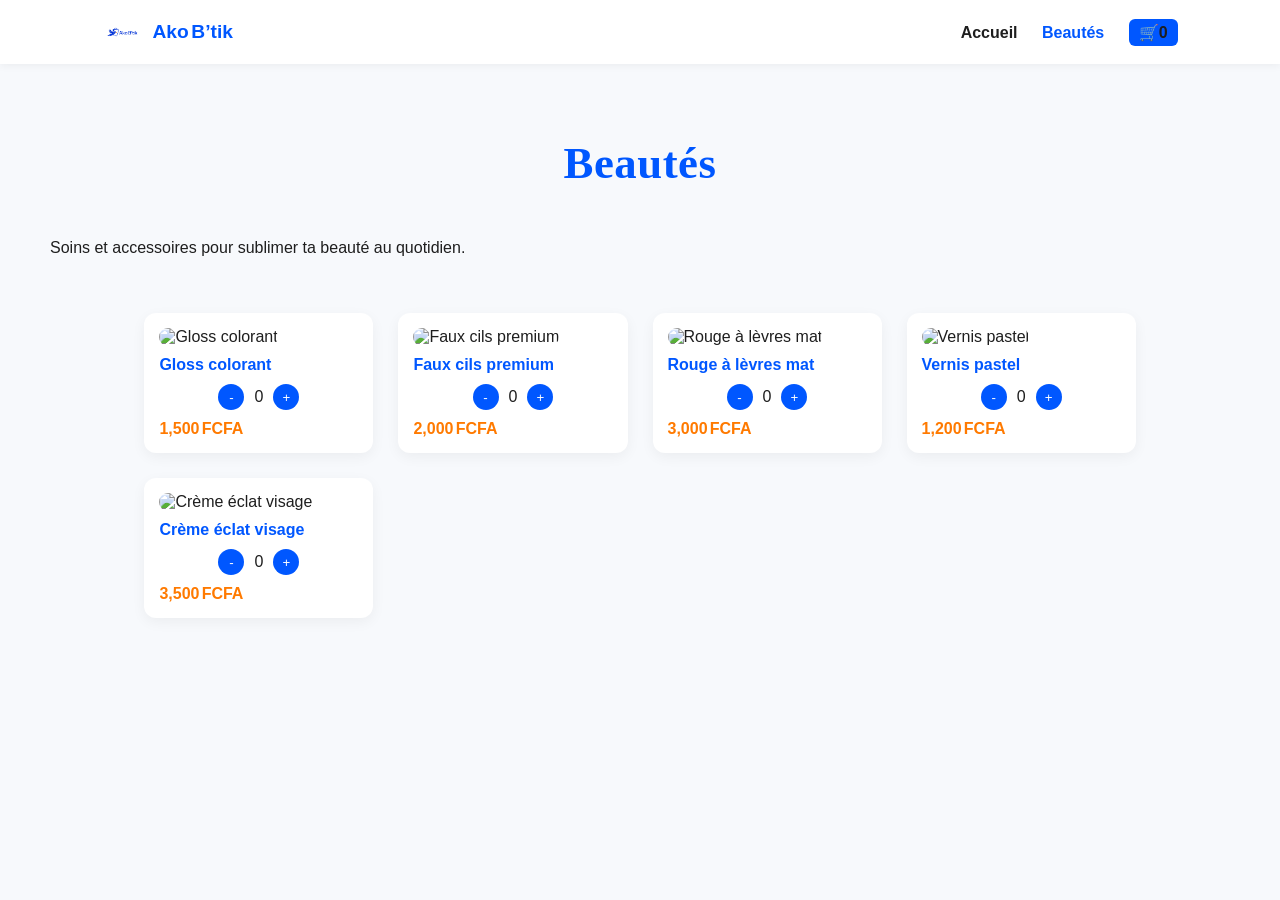
==== beaute.html @ 643238e8 "premier commit" ====
<!DOCTYPE html>
<html lang="fr">

<head>
    <meta charset="UTF-8">
    <meta name="viewport" content="width=device-width, initial-scale=1.0">
    <title>Beautés | Ako B’tik</title>
    <link rel="stylesheet" href="style.css">
    <link rel="stylesheet" href="design-guide.css">
</head>

<body>

    <!-- NAVIGATION -->
    <header class="navbar">
        <div class="navbar-container">
            <div class="logo">
                <img src="images/Ako-Btik-Profile-2.png" alt="Ako B’tik">
                <span class="brand-name">Ako B’tik</span>
            </div>

            <nav class="nav-links">
                <a href="index.html">Accueil</a>
                <a href="#" class="active">Beautés</a>
                <a href="#" id="openCart" class="cart-link">🛒<span id="cartCount">0</span></a>
            </nav>
        </div>
    </header>

    <!-- CONTENU PRINCIPAL -->
    <section class="category-page fade-in">
        <h2>Beautés</h2>
        <p class="category-subtitle">Soins et accessoires pour sublimer ta beauté au quotidien.</p>

        <div class="product-grid" id="productList"></div>
    </section>

    <!-- PANIER LATÉRAL -->
    <div id="cartPanel" class="cart-panel hidden">
        <div class="cart-header">
            <h2>🛒 Votre panier</h2>
            <button id="closeCart">✖</button>
        </div>
        <div id="cartItems"></div>
        <div id="cartSummary"></div>
    </div>

    <script src="script.js"></script>
    <script>
        const products = [
            { id: "BT1", nom: "Gloss colorant", prix: 1500, image: "img/beaute-gloss.jpg", categorie: "Beautés" },
            { id: "BT2", nom: "Faux cils premium", prix: 2000, image: "img/beaute-cils.jpg", categorie: "Beautés" },
            { id: "BT3", nom: "Rouge à lèvres mat", prix: 3000, image: "img/beaute-rouge.jpg", categorie: "Beautés" },
            { id: "BT4", nom: "Vernis pastel", prix: 1200, image: "img/beaute-vernis.jpg", categorie: "Beautés" },
            { id: "BT5", nom: "Crème éclat visage", prix: 3500, image: "img/beaute-creme.jpg", categorie: "Beautés" }
        ];

        loadCategory(products);
    </script>

</body>

</html>
---- style.css ----
@import url('[fonts.googleapis.com](https://fonts.googleapis.com/css2?family=Poppins:wght@400;600;700&family=Dancing+Script:wght@600&display=swap)');

:root {
    /* --rose-clair: #fce8f0;
    --rose-doré: #f5c6c8;
    --or-luxe: #d4af37;
    --blanc-cassé: #fdfcfb;
    --gris-foncé: #333;
    --gris-clair: #aaa; */
    --transition: 0.3s ease-in-out;
}

/* GLOBAL */
body {
    margin: 0;
    font-family: 'Poppins', sans-serif;
    background-color: var(--gris-clair);
    color: var(--texte-primaire);
    margin-top: 80px;
    scroll-behavior: smooth;
}

.section {
    padding: 80px 8%;
    text-align: center;
}

.fade-in {
    animation: fadeInUp 0.8s ease both;
}

/* NAVBAR */
.navbar {
    position: fixed;
    top: 0;
    left: 0;
    right: 0;
    background: white;
    box-shadow: 0 2px 8px rgba(0, 0, 0, 0.05);
    z-index: 100;
}

.navbar-container {
    display: flex;
    justify-content: space-between;
    align-items: center;
    padding: 12px 8%;
}

.logo {
    display: flex;
    align-items: center;
    gap: 10px;
}

.logo img {
    height: 40px;
}

.brand-name {
    font-weight: 700;
    color: var(--bleu-vif);
    font-size: 1.2em;
}

.nav-links a {
    margin-left: 20px;
    text-decoration: none;
    font-weight: 600;
    color: var(--texte-primaire);
    transition: .3s;
}

.nav-links a.active,
.nav-links a:hover {
    color: var(--bleu-vif);
}

.cart-link {
    background: var(--bleu-vif);
    color: white;
    border-radius: 6px;
    padding: 5px 10px;
}

/* ===============================
   SECTIONS
   =============================== */
section {
    padding: 20px 50px;
    max-width: 1200px;
    margin: 0 auto;
}

h2 {
    font-family: 'Playfair Display', serif;
    font-size: 2.8rem;
    margin-bottom: 50px;
    text-align: center;
    position: relative;
}

/* HERO */
.hero {
    /* background: var(--gradient-ako); */
    height: 100vh;
    background-image: url('/images/hero.png');
    background-size: cover;
    background-position: center;
    background-repeat: no-repeat;

    display: flex;
    align-items: center;
    justify-content: center;
    color: white;


    /* height: 85vh;
    color: white;
    display: flex;
    justify-content: center;
    align-items: center;
    text-align: center; */
}

.hero::before {
    content: "";
    position: absolute;
    inset: 0;
    background: rgba(0, 0, 0, 0.3);
    /* overlay pour lisibilité */
}

.hero-title {
    font-size: 5em;
    color: white;
    margin-bottom: 0.3em;
}

.hero-slogan {
    font-family: 'Dancing Script', cursive;
    font-size: 3em;
    margin-bottom: 1em;
}

/* CATÉGORIES */
.category-grid {
    display: grid;
    grid-template-columns: repeat(auto-fit, minmax(260px, 1fr));
    gap: 30px;
    margin-top: 40px;
}

.category-card {
    position: relative;
    overflow: hidden;
    border-radius: 12px;
    cursor: pointer;
    box-shadow: 0 4px 14px rgba(0, 0, 0, .08);
    transition: transform .4s ease;
}

.category-card img {
    width: 100%;
    height: 230px;
    object-fit: cover;
}

.category-card:hover {
    transform: scale(1.05);
}

.category-overlay {
    position: absolute;
    inset: 0;
    background: rgba(0, 87, 255, 0.45);
    display: flex;
    align-items: center;
    justify-content: center;
    color: white;
    font-size: 1.4em;
    font-weight: 700;
    opacity: 0;
    transition: .4s ease;
}

.category-card:hover .category-overlay {
    opacity: 1;
}

/* PRODUITS */
.product-grid {
    display: grid;
    grid-template-columns: repeat(auto-fit, minmax(220px, 1fr));
    gap: 25px;
    padding: 40px 8%;
}

.product-card {
    background: white;
    border-radius: 12px;
    padding: 15px;
    box-shadow: 0 4px 14px rgba(0, 0, 0, .05);
    transition: transform .3s ease;
}

.product-card:hover {
    transform: translateY(-5px);
}

.product-card img {
    width: 100%;
    height: 180px;
    object-fit: cover;
    border-radius: 10px;
}

.product-card h4 {
    color: var(--bleu-vif);
    margin: 10px 0 0;
}

.qty-control {
    display: flex;
    justify-content: center;
    align-items: center;
    gap: 10px;
    margin: 10px 0;
}

.qty-control button {
    background: var(--bleu-vif);
    color: white;
    border: none;
    border-radius: 50%;
    width: 26px;
    height: 26px;
    cursor: pointer;
}

.price {
    color: var(--orange-accent);
    font-weight: 700;
}

/* ===============================
   À PROPOS
   =============================== */
.about-card {
    background-color: rgba(0, 85, 255, 0.103);
    max-width: 900px;
    margin: 0 auto;
    padding: 5px 10px;
    border-radius: 25px;
    box-shadow: 0 12px 35px rgba(0, 0, 0, 0.1);
    text-align: center;
    font-size: 1.3rem;
    font-weight: 400;
    line-height: 1;
    transition: transform var(--transition), box-shadow var(--transition);
}

.about-card:hover {
    transform: translateY(-5px);
    box-shadow: 0 18px 45px rgba(0, 0, 0, 0.15);
}

/* ================================================= */
/* CONTACT */


.contact-container {
    display: grid;
    grid-template-columns: repeat(4, 1fr);
    gap: 25px;
    max-width: 900px;
    margin: auto;
}

.contact-item {
    background-color: rgba(128, 128, 128, 0.116);
    padding: 30px 25px;
    border-radius: 25px;
    text-align: center;
    box-shadow: 0 8px 25px rgba(0, 0, 0, 0.12);
    transition: transform var(--transition), box-shadow var(--transition);
    width: 220px;
    position: relative;
}

.contact-item:hover {
    transform: translateY(-7px);
    box-shadow: rgba(0, 87, 255, 0.45);
}

.contact-item p {
    margin-top: 8px;
    font-size: 1rem;
    color: black
}

.contact-icon {
    font-size: 2.2rem;
    color: rgba(0, 87, 255, 0.45);
    margin-bottom: 12px;
    transition: color var(--transition), transform var(--transition);
}

.contact-item:hover .contact-icon {
    color: rgba(0, 87, 255, 0.45);
    transform: scale(1.2);
}

.contact-item:hover {
    background: rgba(0, 87, 255, 0.45);
    transform: translateY(-4px) scale(1.03);
}

/* ===============================
   FOOTER
   =============================== */
footer {
    background-color: rgba(0, 85, 255, 0.103);
    color: rgb(8, 8, 8);
    padding: 50px 20px;
    text-align: center;
}

.footer-container {
    max-width: 1200px;
    margin: 0 auto;
}

.footer-social {
    margin-top: 20px;
}

.footer-social a {
    color: var(--or-luxe);
    margin: 0 12px;
    font-size: 1.6rem;
    transition: color var(--transition), transform var(--transition);
}

.footer-social a:hover {
    color: var(--rose-doré);
    transform: scale(1.2);
}



/* ===== PANNEAU PANIER PREMIUM ===== */

/* ===== HEADER DU PANIER — VERSION ALIGNÉE ET COMPACTE ===== */

.cart-header {
    position: relative;
    background: linear-gradient(135deg, #0057FF 0%, #2D8CFF 100%);
    height: 95px;
    /* ← hauteur corrigée */
    border-radius: 12px 0 0 0;

    display: flex;
    flex-direction: column;
    /* empile icône + texte */
    align-items: center;
    justify-content: center;
    /* centre verticalement */

    padding-top: 10px;
    padding-bottom: 10px;

    box-shadow: 0 4px 12px rgba(0, 0, 0, 0.12);
}

/* Icône + texte */
.cart-header-content {
    display: flex;
    flex-direction: column;
    align-items: center;
    margin-top: 5px;
    /* ajustement fin */
}

.cart-header-icon {
    width: 38px;
    /* taille adaptée */
    height: 38px;
    margin-bottom: 6px;
    /* espace avec le texte */
    opacity: 0.95;
}

.cart-header-title {
    margin: 0;
    padding: 0;
    color: white;
    font-size: 1.15em;
    /* meilleure taille */
    font-weight: 600;
    letter-spacing: 0.4px;
}

/* Bouton fermer repositionné */
.cart-close-btn {
    position: absolute;
    top: 12px;
    /* ← ALIGNÉ avec l'icône */
    right: 15px;

    background: rgba(255, 255, 255, 0.25);
    border: none;
    color: white;
    font-size: 16px;

    width: 30px;
    height: 30px;
    border-radius: 50%;

    display: flex;
    justify-content: center;
    align-items: center;

    cursor: pointer;
    transition: 0.2s ease;
}

.cart-close-btn:hover {
    background: rgba(255, 255, 255, 0.45);
    transform: scale(1.12);
}


/* Le panneau lui-même */
.cart-panel {
    position: fixed;
    top: 0;
    right: -420px;
    width: 380px;
    height: 100vh;
    background: #fff;
    border-left: 4px solid var(--bleu-vif);
    box-shadow: -6px 0 20px rgba(0, 0, 0, 0.15);
    transition: right 0.45s cubic-bezier(0.25, 1, 0.5, 1);
    display: flex;
    flex-direction: column;
    overflow-y: auto;
    z-index: 2000;
    border-radius: 12px 0 0 12px;
}

.cart-panel.visible {
    right: 0;
}

@keyframes slideDown {
    from {
        transform: translateY(-20px);
        opacity: 0;
    }

    to {
        transform: translateY(0);
        opacity: 1;
    }
}

/* Zone des articles */
#cartItems {
    flex: 1;
    padding: 20px;
    background: var(--gris-clair);
}

/* Catégories */
#cartItems h3 {
    font-size: 1.1em;
    font-weight: 700;
    margin: 15px 0 8px;
    color: var(--bleu-vif);
}

/* Article du panier */
.cart-item {
    background: white;
    border-radius: 12px;
    box-shadow: 0 3px 10px rgba(0, 0, 0, 0.05);
    margin-bottom: 15px;
    padding: 12px;
    display: block;
    transition: 0.25s ease;
}

.cart-item:hover {
    transform: translateY(-3px);
}

/* Nom produit */
.cart-details h4 {
    margin: 0;
    font-size: 1em;
    font-weight: 600;
    color: #222;
}

/* Boutons + / - */
.mini-controls {
    display: flex;
    align-items: center;
    gap: 10px;
    margin: 6px 0;
}

.mini-controls button {
    background: var(--bleu-vif);
    color: white;
    border: none;
    border-radius: 50%;
    width: 28px;
    height: 28px;
    cursor: pointer;
    font-weight: bold;
    font-size: 15px;
    transition: 0.18s ease;
}

.mini-controls button:hover {
    background: #003dcc;
    transform: scale(1.07);
}

/* Sous-total */
.subtotal {
    color: var(--orange-accent);
    font-weight: 700;
    margin-top: 6px;
    font-size: 0.95em;
}

/* Pied du panier */
#cartSummary {
    padding: 20px;
    background: white;
    border-top: 1px solid #e5e5e5;
    box-shadow: 0 -2px 10px rgba(0, 0, 0, 0.05);
    border-radius: 0 0 0 12px;
}

#cartSummary p {
    margin: 8px 0;
    display: flex;
    justify-content: space-between;
    font-size: 0.95em;
}

#cartSummary strong {
    font-size: 1.1em;
    color: var(--bleu-vif);
}

/* Bouton commander premium */
.checkout {
    background: var(--gradient-ako);
    color: #fff;
    border: none;
    border-radius: 10px;
    margin-top: 18px;
    width: 100%;
    padding: 12px 0;
    font-size: 1.05em;
    font-weight: 600;
    cursor: pointer;
    transition: 0.25s ease;
    letter-spacing: 0.5px;
}

.checkout:hover {
    transform: translateY(-2px);
    filter: brightness(1.07);
}



/* CONTACT */
.socials img {
    width: 40px;
    margin: 10px;
    transition: .3s;
}

.socials img:hover {
    transform: scale(1.2);
}

@keyframes fadeInUp {
    from {
        opacity: 0;
        transform: translateY(40px);
    }

    to {
        opacity: 1;
        transform: translateY(0);
    }
}

/* ===========================
EFFET SIGNATURE
=========================== */

.signature {
    font-family: 'Playfair Display', serif;
    font-size: 3rem;
    color: #f7f6f3;
    letter-spacing: 2px;
    border: 1px solid;
    border-radius: 20px;
    padding: 10px 10px;
    background: #0a65f742;
    font: bold;
}

#typing-text {
    border-right: 2px solid #696866;
    animation: blink 1s infinite;
}

/* ============================================================
   RESPONSIVE DESIGN — Ako B'tik
   Optimisation téléphone & tablette
   ============================================================ */

/* --------------------------
   TABLETTES (<= 992px)
--------------------------- */
@media (max-width: 992px) {

    body {
        margin-top: 70px;
    }

    .navbar-container {
        padding: 10px 5%;
    }

    .nav-links a {
        margin-left: 12px;
        font-size: 0.9em;
    }

    /* Section titres */
    h2 {
        font-size: 2.2rem;
        margin-bottom: 35px;
    }

    /* Categories */
    .category-grid {
        gap: 20px;
    }

    .category-card img {
        height: 180px;
    }

    /* Produits */
    .product-card img {
        height: 160px;
    }

    .about-card {
        font-size: 1.1rem;
        padding: 15px 20px;
    }
}

/* --------------------------
   SMARTPHONES (<= 768px)
--------------------------- */
@media (max-width: 768px) {

    /* Navbar mobile */
    .navbar-container {
        padding: 12px 5%;
        flex-direction: column;
        gap: 10px;
    }

    .nav-links {
        display: flex;
        gap: 15px;
    }

    .nav-links a {
        margin-left: 0;
        font-size: 0.9rem;
    }

    .brand-name {
        font-size: 1.1em;
    }

    /* Hero */
    .hero {
        height: 70vh;
        text-align: center;
        padding: 0 20px;
    }

    .hero-title {
        font-size: 2.5em;
    }

    .hero-slogan {
        font-size: 1.8em;
    }

    /* Sections */
    section {
        padding: 20px 20px;
    }

    /* Categories grid */
    .category-grid {
        grid-template-columns: 1fr;
    }

    .category-card img {
        height: 200px;
    }

    /* Produits grid */
    .product-grid {
        padding: 20px;
        grid-template-columns: repeat(auto-fit, minmax(160px, 1fr));
        gap: 15px;
    }

    .product-card img {
        height: 140px;
    }

    /* Contact */
    .contact-container {
        grid-template-columns: 1fr 1fr;
    }

    .contact-item {
        width: 100%;
    }

    /* Panier latéral */
    .cart-panel {
        width: 100%;
        right: -100%;
        border-left: none;
        border-radius: 0;
    }

    .cart-panel.visible {
        right: 0;
    }

    .cart-header {
        height: 85px;
    }

    .cart-header-icon {
        width: 32px;
        height: 32px;
    }

    .cart-close-btn {
        top: 10px;
        right: 12px;
        width: 28px;
        height: 28px;
    }

    #cartSummary {
        padding: 15px;
    }

    .checkout {
        font-size: 0.95em;
    }
}

/* --------------------------
   PETITS TELEPHONES (<= 480px)
--------------------------- */
@media (max-width: 480px) {

    /* Navbar */
    .nav-links {
        flex-wrap: wrap;
        justify-content: center;
    }

    .nav-links a {
        font-size: 0.8rem;
    }

    .logo img {
        height: 32px;
    }

    /* Hero */
    .hero-title {
        font-size: 2em;
    }

    .hero-slogan {
        font-size: 1.5em;
    }

    /* Category cards */
    .category-card img {
        height: 170px;
    }

    /* Product cards */
    .product-card {
        padding: 10px;
    }

    .product-card img {
        height: 120px;
    }

    .product-card h4 {
        font-size: 0.9em;
    }

    .qty-control button {
        width: 22px;
        height: 22px;
    }

    /* Panier */
    .cart-header-title {
        font-size: 1rem;
    }

    .mini-controls button {
        width: 24px;
        height: 24px;
    }

    .subtotal {
        font-size: 0.85em;
    }
}
---- design-guide.css ----
/* ==========================
   🎨  PALETTE OFFICIELLE
   ========================== */
:root {
    /* Couleurs principales */
    --bleu-vif: #0057FF;
    /* bleu du logo */
    --bleu-pastel: #CFE5FF;
    /* fond doux */
    --orange-accent: #FF7A00;
    /* bec du perroquet */
    --gris-clair: #F7F9FC;
    --gris-moyen: #D9E1EF;
    --blanc: #FFFFFF;

    /* Couleurs de texte */
    --texte-primaire: #1E1E1E;
    --texte-secondaire: #555;
    --texte-clair: #FAFAFA;

    /* Dégradé de fond signature Ako B’tik */
    --gradient-ako: linear-gradient(135deg, #7DB8FF 0%, #0057FF 85%);
}

/* ==========================
   🖋️  TYPOGRAPHIE
   ========================== */
@import url('[fonts.googleapis.com](https://fonts.googleapis.com/css2?family=Poppins:wght@400;600;700&family=Dancing+Script:wght@600&display=swap)');

body {
    font-family: 'Poppins', sans-serif;
    color: var(--texte-primaire);
    background-color: var(--gris-clair);
}

/* Titres principaux */
h1,
h2,
h3 {
    color: var(--bleu-vif);
    font-weight: 700;
    letter-spacing: 0.5px;
}

/* Slogans ou éléments ludiques */
.slogan,
.handwritten {
    font-family: 'Dancing Script', cursive;
    color: var(--bleu-vif);
    font-size: 1.5em;
}

/* ==========================
   🧩  ÉLÉMENTS DE STYLE
   ========================== */

/* Boutons basiques */
.btn {
    border: none;
    border-radius: 8px;
    padding: 10px 20px;
    cursor: pointer;
    font-weight: 600;
    transition: all .3s ease;
}

.btn-primary {
    background: var(--gradient-ako);
    color: var(--blanc);
}

.btn-primary:hover {
    filter: brightness(1.1);
}

.btn-secondary {
    background: var(--bleu-pastel);
    color: var(--bleu-vif);
    border: 1px solid var(--bleu-vif);
}

/* Cartes ou encadrés */
.card {
    background: var(--blanc);
    border-radius: 10px;
    box-shadow: 0 2px 12px rgba(0, 0, 0, .05);
    padding: 20px;
}

/* Ombres douces pour effet pastel 3D */
.shadow-soft {
    box-shadow: 0 4px 14px rgba(0, 87, 255, .1);
}

/* Liens stylés */
a {
    color: var(--bleu-vif);
    text-decoration: none;
}

a:hover {
    color: var(--orange-accent);
}
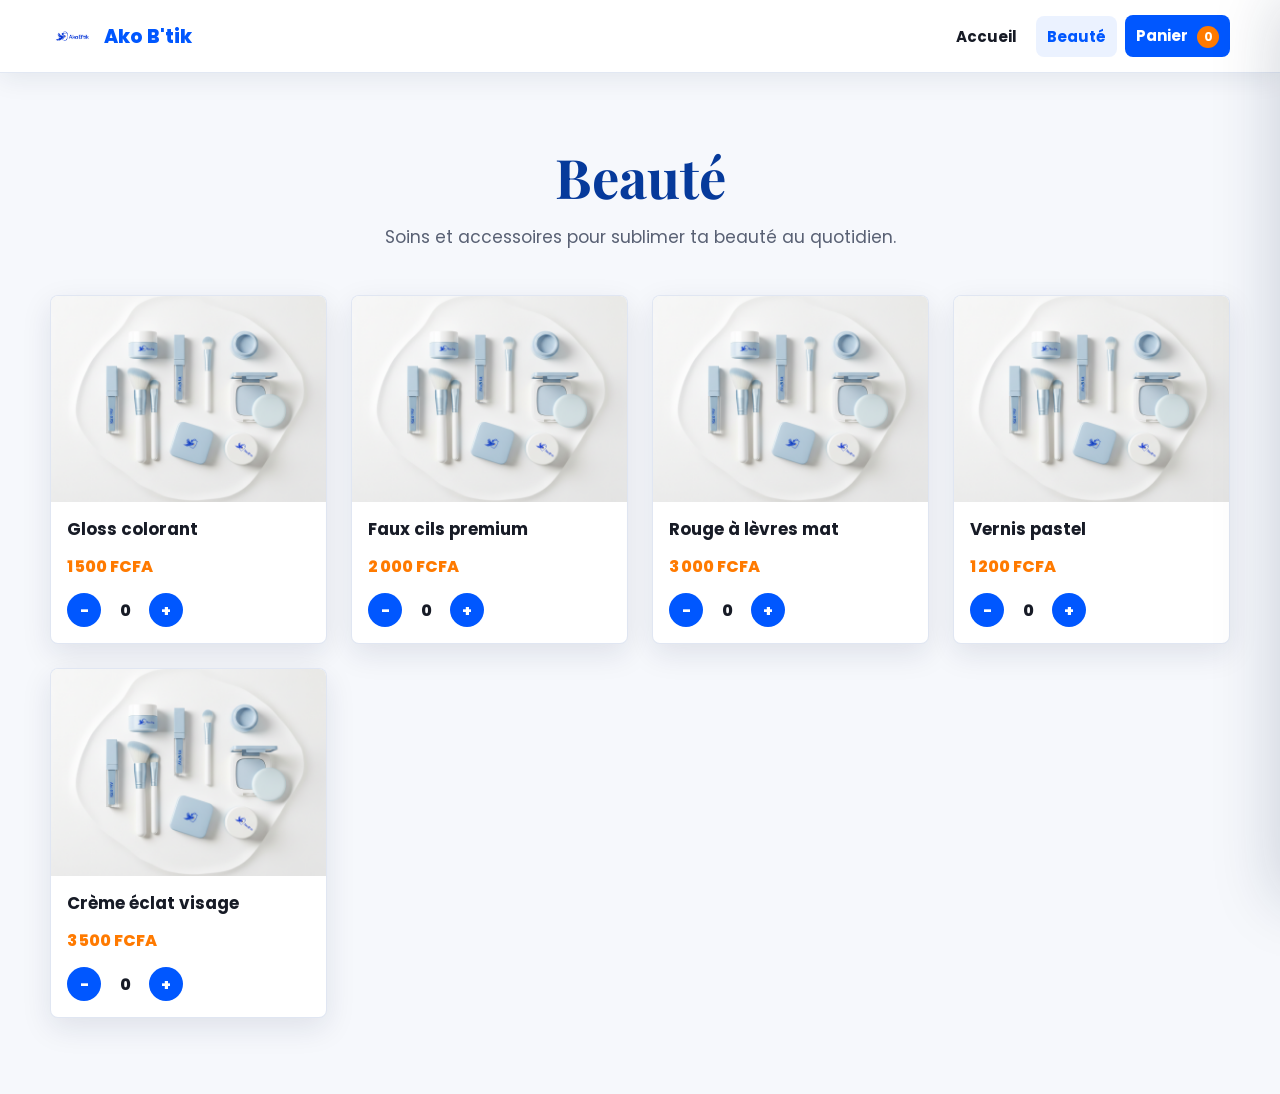
==== commit 3a261504: "mise à jour complet" ====
--- a/beaute.html
+++ b/beaute.html
@@ -4,60 +4,60 @@
 <head>
     <meta charset="UTF-8">
     <meta name="viewport" content="width=device-width, initial-scale=1.0">
-    <title>Beautés | Ako B’tik</title>
+    <title>Beauté | Ako B'tik</title>
+    <link rel="stylesheet" href="design-guide.css">
     <link rel="stylesheet" href="style.css">
-    <link rel="stylesheet" href="design-guide.css">
 </head>
 
 <body>
-
-    <!-- NAVIGATION -->
     <header class="navbar">
         <div class="navbar-container">
-            <div class="logo">
-                <img src="images/Ako-Btik-Profile-2.png" alt="Ako B’tik">
-                <span class="brand-name">Ako B’tik</span>
-            </div>
+            <a class="logo" href="index.html" aria-label="Accueil Ako B'tik">
+                <img src="images/Ako-Btik-Profile-2.png" alt="Logo Ako B'tik">
+                <span class="brand-name">Ako B'tik</span>
+            </a>
 
-            <nav class="nav-links">
+            <nav class="nav-links" aria-label="Navigation principale">
                 <a href="index.html">Accueil</a>
-                <a href="#" class="active">Beautés</a>
-                <a href="#" id="openCart" class="cart-link">🛒<span id="cartCount">0</span></a>
+                <a href="beaute.html" class="active">Beauté</a>
+                <a href="#panier" id="openCart" class="cart-link" aria-label="Ouvrir le panier">
+                    Panier <span id="cartCount">0</span>
+                </a>
             </nav>
         </div>
     </header>
 
-    <!-- CONTENU PRINCIPAL -->
-    <section class="category-page fade-in">
-        <h2>Beautés</h2>
-        <p class="category-subtitle">Soins et accessoires pour sublimer ta beauté au quotidien.</p>
+    <main>
+        <section class="category-page reveal">
+            <h1>Beauté</h1>
+            <p class="category-subtitle">Soins et accessoires pour sublimer ta beauté au quotidien.</p>
+            <div class="product-grid" id="productList"></div>
+        </section>
+    </main>
 
-        <div class="product-grid" id="productList"></div>
-    </section>
-
-    <!-- PANIER LATÉRAL -->
-    <div id="cartPanel" class="cart-panel hidden">
+    <aside id="cartPanel" class="cart-panel" aria-label="Panier" aria-hidden="true">
         <div class="cart-header">
-            <h2>🛒 Votre panier</h2>
-            <button id="closeCart">✖</button>
+            <div class="cart-header-content">
+                <p class="cart-header-title">Votre panier</p>
+            </div>
+            <button id="closeCart" class="cart-close-btn" type="button" aria-label="Fermer le panier">×</button>
         </div>
         <div id="cartItems"></div>
         <div id="cartSummary"></div>
-    </div>
+    </aside>
 
     <script src="script.js"></script>
     <script>
         const products = [
-            { id: "BT1", nom: "Gloss colorant", prix: 1500, image: "img/beaute-gloss.jpg", categorie: "Beautés" },
-            { id: "BT2", nom: "Faux cils premium", prix: 2000, image: "img/beaute-cils.jpg", categorie: "Beautés" },
-            { id: "BT3", nom: "Rouge à lèvres mat", prix: 3000, image: "img/beaute-rouge.jpg", categorie: "Beautés" },
-            { id: "BT4", nom: "Vernis pastel", prix: 1200, image: "img/beaute-vernis.jpg", categorie: "Beautés" },
-            { id: "BT5", nom: "Crème éclat visage", prix: 3500, image: "img/beaute-creme.jpg", categorie: "Beautés" }
+            { id: "BT1", nom: "Gloss colorant", prix: 1500, image: "images/categorie_Beautes.png", categorie: "Beauté" },
+            { id: "BT2", nom: "Faux cils premium", prix: 2000, image: "images/categorie_Beautes.png", categorie: "Beauté" },
+            { id: "BT3", nom: "Rouge à lèvres mat", prix: 3000, image: "images/categorie_Beautes.png", categorie: "Beauté" },
+            { id: "BT4", nom: "Vernis pastel", prix: 1200, image: "images/categorie_Beautes.png", categorie: "Beauté" },
+            { id: "BT5", nom: "Crème éclat visage", prix: 3500, image: "images/categorie_Beautes.png", categorie: "Beauté" }
         ];
 
         loadCategory(products);
     </script>
-
 </body>
 
-</html>+</html>
--- a/design-guide.css
+++ b/design-guide.css
@@ -1,103 +1,76 @@
-/* ==========================
-   🎨  PALETTE OFFICIELLE
-   ========================== */
+@import url("https://fonts.googleapis.com/css2?family=Dancing+Script:wght@600&family=Playfair+Display:wght@700&family=Poppins:wght@400;500;600;700&display=swap");
+
 :root {
-    /* Couleurs principales */
-    --bleu-vif: #0057FF;
-    /* bleu du logo */
-    --bleu-pastel: #CFE5FF;
-    /* fond doux */
-    --orange-accent: #FF7A00;
-    /* bec du perroquet */
-    --gris-clair: #F7F9FC;
-    --gris-moyen: #D9E1EF;
-    --blanc: #FFFFFF;
-
-    /* Couleurs de texte */
-    --texte-primaire: #1E1E1E;
-    --texte-secondaire: #555;
-    --texte-clair: #FAFAFA;
-
-    /* Dégradé de fond signature Ako B’tik */
-    --gradient-ako: linear-gradient(135deg, #7DB8FF 0%, #0057FF 85%);
+    --bleu-vif: #0057ff;
+    --bleu-profond: #063a9b;
+    --bleu-pastel: #d9ecff;
+    --orange-accent: #ff7a00;
+    --orange-doux: #fff1e5;
+    --gris-clair: #f6f8fc;
+    --gris-moyen: #d9e1ef;
+    --blanc: #ffffff;
+    --texte-primaire: #171b26;
+    --texte-secondaire: #596174;
+    --texte-clair: #fafafa;
+    --gradient-ako: linear-gradient(135deg, #0057ff 0%, #2d8cff 58%, #ff7a00 130%);
+    --ombre-douce: 0 16px 45px rgba(17, 34, 64, 0.12);
+    --ombre-carte: 0 10px 30px rgba(17, 34, 64, 0.1);
+    --transition: 220ms ease;
 }
 
-/* ==========================
-   🖋️  TYPOGRAPHIE
-   ========================== */
-@import url('[fonts.googleapis.com](https://fonts.googleapis.com/css2?family=Poppins:wght@400;600;700&family=Dancing+Script:wght@600&display=swap)');
+* {
+    box-sizing: border-box;
+}
+
+html {
+    scroll-behavior: smooth;
+}
 
 body {
-    font-family: 'Poppins', sans-serif;
+    margin: 0;
+    font-family: "Poppins", Arial, sans-serif;
     color: var(--texte-primaire);
-    background-color: var(--gris-clair);
+    background: var(--gris-clair);
 }
 
-/* Titres principaux */
-h1,
-h2,
-h3 {
-    color: var(--bleu-vif);
-    font-weight: 700;
-    letter-spacing: 0.5px;
+a {
+    color: inherit;
+    text-decoration: none;
 }
 
-/* Slogans ou éléments ludiques */
-.slogan,
-.handwritten {
-    font-family: 'Dancing Script', cursive;
-    color: var(--bleu-vif);
-    font-size: 1.5em;
+button,
+input,
+textarea,
+select {
+    font: inherit;
 }
 
-/* ==========================
-   🧩  ÉLÉMENTS DE STYLE
-   ========================== */
+img {
+    display: block;
+    max-width: 100%;
+}
 
-/* Boutons basiques */
 .btn {
-    border: none;
+    display: inline-flex;
+    align-items: center;
+    justify-content: center;
+    min-height: 46px;
+    border: 0;
     border-radius: 8px;
-    padding: 10px 20px;
+    padding: 12px 22px;
     cursor: pointer;
-    font-weight: 600;
-    transition: all .3s ease;
+    font-weight: 700;
+    transition: transform var(--transition), filter var(--transition), box-shadow var(--transition);
 }
 
 .btn-primary {
     background: var(--gradient-ako);
     color: var(--blanc);
+    box-shadow: 0 12px 30px rgba(0, 87, 255, 0.22);
 }
 
-.btn-primary:hover {
-    filter: brightness(1.1);
+.btn-primary:hover,
+.btn-primary:focus-visible {
+    filter: brightness(1.06);
+    transform: translateY(-2px);
 }
-
-.btn-secondary {
-    background: var(--bleu-pastel);
-    color: var(--bleu-vif);
-    border: 1px solid var(--bleu-vif);
-}
-
-/* Cartes ou encadrés */
-.card {
-    background: var(--blanc);
-    border-radius: 10px;
-    box-shadow: 0 2px 12px rgba(0, 0, 0, .05);
-    padding: 20px;
-}
-
-/* Ombres douces pour effet pastel 3D */
-.shadow-soft {
-    box-shadow: 0 4px 14px rgba(0, 87, 255, .1);
-}
-
-/* Liens stylés */
-a {
-    color: var(--bleu-vif);
-    text-decoration: none;
-}
-
-a:hover {
-    color: var(--orange-accent);
-}
--- a/style.css
+++ b/style.css
@@ -1,853 +1,685 @@
-@import url('[fonts.googleapis.com](https://fonts.googleapis.com/css2?family=Poppins:wght@400;600;700&family=Dancing+Script:wght@600&display=swap)');
-
-:root {
-    /* --rose-clair: #fce8f0;
-    --rose-doré: #f5c6c8;
-    --or-luxe: #d4af37;
-    --blanc-cassé: #fdfcfb;
-    --gris-foncé: #333;
-    --gris-clair: #aaa; */
-    --transition: 0.3s ease-in-out;
-}
-
-/* GLOBAL */
 body {
-    margin: 0;
-    font-family: 'Poppins', sans-serif;
-    background-color: var(--gris-clair);
-    color: var(--texte-primaire);
-    margin-top: 80px;
-    scroll-behavior: smooth;
-}
-
-.section {
-    padding: 80px 8%;
-    text-align: center;
-}
-
-.fade-in {
-    animation: fadeInUp 0.8s ease both;
-}
-
-/* NAVBAR */
+    padding-top: 72px;
+}
+
 .navbar {
     position: fixed;
-    top: 0;
-    left: 0;
-    right: 0;
-    background: white;
-    box-shadow: 0 2px 8px rgba(0, 0, 0, 0.05);
-    z-index: 100;
+    inset: 0 0 auto;
+    z-index: 1000;
+    background: rgba(255, 255, 255, 0.92);
+    border-bottom: 1px solid rgba(217, 225, 239, 0.75);
+    box-shadow: 0 6px 26px rgba(17, 34, 64, 0.08);
+    backdrop-filter: blur(14px);
 }
 
 .navbar-container {
-    display: flex;
+    width: min(1180px, calc(100% - 32px));
+    min-height: 72px;
+    margin: 0 auto;
+    display: flex;
+    align-items: center;
     justify-content: space-between;
-    align-items: center;
-    padding: 12px 8%;
+    gap: 24px;
 }
 
 .logo {
-    display: flex;
+    display: inline-flex;
     align-items: center;
     gap: 10px;
+    min-width: max-content;
+    font-weight: 800;
 }
 
 .logo img {
-    height: 40px;
+    width: 44px;
+    height: 44px;
+    object-fit: contain;
 }
 
 .brand-name {
+    color: var(--bleu-vif);
+    font-size: 1.18rem;
+}
+
+.nav-links {
+    display: flex;
+    align-items: center;
+    justify-content: flex-end;
+    gap: 8px;
+    flex-wrap: wrap;
+}
+
+.nav-links a {
+    border-radius: 8px;
+    padding: 9px 11px;
+    color: var(--texte-primaire);
+    font-size: 0.94rem;
     font-weight: 700;
+    transition: color var(--transition), background var(--transition), transform var(--transition);
+}
+
+.nav-links a:hover,
+.nav-links a:focus-visible,
+.nav-links a.active {
     color: var(--bleu-vif);
-    font-size: 1.2em;
-}
-
-.nav-links a {
-    margin-left: 20px;
-    text-decoration: none;
-    font-weight: 600;
-    color: var(--texte-primaire);
-    transition: .3s;
-}
-
-.nav-links a.active,
-.nav-links a:hover {
-    color: var(--bleu-vif);
+    background: rgba(0, 87, 255, 0.08);
 }
 
 .cart-link {
-    background: var(--bleu-vif);
-    color: white;
-    border-radius: 6px;
-    padding: 5px 10px;
-}
-
-/* ===============================
-   SECTIONS
-   =============================== */
-section {
-    padding: 20px 50px;
-    max-width: 1200px;
+    background: var(--bleu-vif) !important;
+    color: var(--blanc) !important;
+}
+
+.cart-link span {
+    display: inline-grid;
+    place-items: center;
+    min-width: 22px;
+    height: 22px;
+    margin-left: 6px;
+    border-radius: 999px;
+    background: var(--orange-accent);
+    color: var(--blanc);
+    font-size: 0.78rem;
+}
+
+.section,
+.category-page,
+.about-card {
+    width: min(1180px, calc(100% - 32px));
     margin: 0 auto;
-}
-
+    padding: 76px 0;
+}
+
+.section-inner {
+    width: 100%;
+}
+
+h1,
 h2 {
-    font-family: 'Playfair Display', serif;
-    font-size: 2.8rem;
-    margin-bottom: 50px;
-    text-align: center;
+    margin: 0 0 18px;
+    color: var(--bleu-profond);
+    font-family: "Playfair Display", Georgia, serif;
+    font-size: clamp(2.1rem, 5vw, 3.4rem);
+    line-height: 1.05;
+    text-align: center;
+}
+
+.hero {
+    width: 100%;
+    min-height: calc(100vh - 72px);
+    padding: 40px 16px 56px;
+    display: grid;
+    place-items: center;
     position: relative;
-}
-
-/* HERO */
-.hero {
-    /* background: var(--gradient-ako); */
-    height: 100vh;
-    background-image: url('/images/hero.png');
+    overflow: hidden;
+    color: var(--blanc);
+    background-image: linear-gradient(120deg, rgba(0, 26, 70, 0.62), rgba(0, 87, 255, 0.18)), url("images/hero.png");
     background-size: cover;
     background-position: center;
-    background-repeat: no-repeat;
-
-    display: flex;
+}
+
+.hero::after {
+    content: "";
+    position: absolute;
+    inset: auto 0 0;
+    height: 110px;
+    background: linear-gradient(180deg, transparent, var(--gris-clair));
+    pointer-events: none;
+}
+
+.hero-content {
+    position: relative;
+    z-index: 1;
+    width: min(780px, 100%);
+    text-align: center;
+}
+
+.hero-title {
+    margin-bottom: 16px;
+    color: var(--blanc);
+    font-size: clamp(3rem, 10vw, 6.5rem);
+    text-shadow: 0 14px 35px rgba(0, 0, 0, 0.25);
+}
+
+.signature {
+    min-height: 64px;
+    margin: 0 auto 28px;
+    display: inline-flex;
     align-items: center;
     justify-content: center;
-    color: white;
-
-
-    /* height: 85vh;
-    color: white;
-    display: flex;
-    justify-content: center;
-    align-items: center;
-    text-align: center; */
-}
-
-.hero::before {
+    border: 1px solid rgba(255, 255, 255, 0.34);
+    border-radius: 8px;
+    padding: 10px 18px;
+    background: rgba(0, 87, 255, 0.38);
+    color: var(--blanc);
+    font-family: "Dancing Script", cursive;
+    font-size: clamp(1.9rem, 5vw, 3.3rem);
+    line-height: 1.1;
+    backdrop-filter: blur(8px);
+}
+
+#typing-text::after {
     content: "";
-    position: absolute;
-    inset: 0;
-    background: rgba(0, 0, 0, 0.3);
-    /* overlay pour lisibilité */
-}
-
-.hero-title {
-    font-size: 5em;
-    color: white;
-    margin-bottom: 0.3em;
-}
-
-.hero-slogan {
-    font-family: 'Dancing Script', cursive;
-    font-size: 3em;
-    margin-bottom: 1em;
-}
-
-/* CATÉGORIES */
+    display: inline-block;
+    width: 2px;
+    height: 0.85em;
+    margin-left: 3px;
+    background: currentColor;
+    animation: blink 1s steps(2, start) infinite;
+    vertical-align: -0.08em;
+}
+
+.category-grid,
+.product-grid,
+.contact-container {
+    display: grid;
+    gap: 24px;
+}
+
 .category-grid {
-    display: grid;
-    grid-template-columns: repeat(auto-fit, minmax(260px, 1fr));
-    gap: 30px;
-    margin-top: 40px;
+    grid-template-columns: repeat(2, minmax(0, 1fr));
 }
 
 .category-card {
     position: relative;
+    min-height: 310px;
     overflow: hidden;
-    border-radius: 12px;
+    border: 0;
+    border-radius: 8px;
+    padding: 0;
     cursor: pointer;
-    box-shadow: 0 4px 14px rgba(0, 0, 0, .08);
-    transition: transform .4s ease;
+    background: var(--blanc);
+    box-shadow: var(--ombre-carte);
+    transform: translateZ(0);
 }
 
 .category-card img {
     width: 100%;
-    height: 230px;
+    height: 100%;
+    min-height: 310px;
     object-fit: cover;
-}
-
-.category-card:hover {
-    transform: scale(1.05);
+    transition: transform 650ms cubic-bezier(0.2, 0.8, 0.2, 1), filter var(--transition);
 }
 
 .category-overlay {
     position: absolute;
     inset: 0;
-    background: rgba(0, 87, 255, 0.45);
-    display: flex;
+    display: grid;
+    place-items: center;
+    background: linear-gradient(180deg, rgba(0, 28, 80, 0.1), rgba(0, 87, 255, 0.72));
+    color: var(--blanc);
+    font-size: clamp(1.8rem, 4vw, 2.7rem);
+    font-weight: 800;
+    opacity: 0.95;
+    transition: background var(--transition);
+}
+
+.category-card:hover img,
+.category-card:focus-visible img {
+    filter: saturate(1.08);
+    transform: scale(1.06);
+}
+
+.category-card:hover .category-overlay,
+.category-card:focus-visible .category-overlay {
+    background: linear-gradient(180deg, rgba(0, 28, 80, 0.02), rgba(255, 122, 0, 0.72));
+}
+
+.about-card {
+    margin-block: 26px 36px;
+    padding: 44px;
+    border: 1px solid rgba(0, 87, 255, 0.12);
+    border-radius: 8px;
+    background: linear-gradient(135deg, rgba(217, 236, 255, 0.9), rgba(255, 241, 229, 0.86));
+    box-shadow: var(--ombre-douce);
+    text-align: center;
+}
+
+.about-card p,
+.category-subtitle {
+    max-width: 680px;
+    margin: 0 auto;
+    color: var(--texte-secondaire);
+    font-size: 1.08rem;
+    line-height: 1.7;
+    text-align: center;
+}
+
+.contact-container {
+    grid-template-columns: repeat(4, minmax(0, 1fr));
+}
+
+.contact-item-link {
+    display: block;
+    height: 100%;
+}
+
+.contact-item {
+    min-height: 172px;
+    height: 100%;
+    display: flex;
+    flex-direction: column;
     align-items: center;
     justify-content: center;
-    color: white;
-    font-size: 1.4em;
-    font-weight: 700;
-    opacity: 0;
-    transition: .4s ease;
-}
-
-.category-card:hover .category-overlay {
-    opacity: 1;
-}
-
-/* PRODUITS */
+    gap: 8px;
+    border: 1px solid rgba(217, 225, 239, 0.85);
+    border-radius: 8px;
+    padding: 24px 16px;
+    background: var(--blanc);
+    box-shadow: var(--ombre-carte);
+    text-align: center;
+    transition: transform var(--transition), border-color var(--transition), box-shadow var(--transition), background var(--transition);
+}
+
+.contact-icon {
+    color: var(--bleu-vif);
+    font-size: 2.15rem;
+    transition: transform var(--transition), color var(--transition);
+}
+
+.contact-item span {
+    color: var(--texte-secondaire);
+    overflow-wrap: anywhere;
+}
+
+.contact-item-link:hover .contact-item,
+.contact-item-link:focus-visible .contact-item {
+    border-color: rgba(0, 87, 255, 0.28);
+    background: var(--bleu-pastel);
+    box-shadow: 0 16px 38px rgba(0, 87, 255, 0.14);
+    transform: translateY(-5px);
+}
+
+.contact-item-link:hover .contact-icon,
+.contact-item-link:focus-visible .contact-icon {
+    color: var(--orange-accent);
+    transform: translateY(-2px) scale(1.08);
+}
+
+.category-page {
+    min-height: calc(100vh - 72px);
+}
+
 .product-grid {
-    display: grid;
     grid-template-columns: repeat(auto-fit, minmax(220px, 1fr));
-    gap: 25px;
-    padding: 40px 8%;
+    margin-top: 42px;
 }
 
 .product-card {
-    background: white;
-    border-radius: 12px;
-    padding: 15px;
-    box-shadow: 0 4px 14px rgba(0, 0, 0, .05);
-    transition: transform .3s ease;
+    display: flex;
+    min-height: 100%;
+    flex-direction: column;
+    border: 1px solid rgba(217, 225, 239, 0.82);
+    border-radius: 8px;
+    overflow: hidden;
+    background: var(--blanc);
+    box-shadow: var(--ombre-carte);
+    transition: transform var(--transition), box-shadow var(--transition), border-color var(--transition);
 }
 
 .product-card:hover {
+    border-color: rgba(0, 87, 255, 0.24);
+    box-shadow: 0 18px 40px rgba(17, 34, 64, 0.14);
     transform: translateY(-5px);
 }
 
 .product-card img {
     width: 100%;
-    height: 180px;
+    aspect-ratio: 4 / 3;
     object-fit: cover;
-    border-radius: 10px;
-}
-
-.product-card h4 {
-    color: var(--bleu-vif);
-    margin: 10px 0 0;
-}
-
-.qty-control {
-    display: flex;
-    justify-content: center;
+}
+
+.product-body {
+    display: flex;
+    flex: 1;
+    flex-direction: column;
+    gap: 14px;
+    padding: 16px;
+}
+
+.product-card h2 {
+    margin: 0;
+    color: var(--texte-primaire);
+    font-family: "Poppins", Arial, sans-serif;
+    font-size: 1.05rem;
+    line-height: 1.35;
+    text-align: left;
+}
+
+.price {
+    color: var(--orange-accent);
+    font-weight: 800;
+}
+
+.qty-control,
+.mini-controls {
+    display: flex;
     align-items: center;
     gap: 10px;
-    margin: 10px 0;
-}
-
-.qty-control button {
+}
+
+.qty-control {
+    margin-top: auto;
+}
+
+.qty-control button,
+.mini-controls button {
+    width: 34px;
+    height: 34px;
+    display: inline-grid;
+    place-items: center;
+    border: 0;
+    border-radius: 999px;
     background: var(--bleu-vif);
-    color: white;
-    border: none;
-    border-radius: 50%;
-    width: 26px;
-    height: 26px;
+    color: var(--blanc);
     cursor: pointer;
-}
-
-.price {
-    color: var(--orange-accent);
-    font-weight: 700;
-}
-
-/* ===============================
-   À PROPOS
-   =============================== */
-.about-card {
-    background-color: rgba(0, 85, 255, 0.103);
-    max-width: 900px;
-    margin: 0 auto;
-    padding: 5px 10px;
-    border-radius: 25px;
-    box-shadow: 0 12px 35px rgba(0, 0, 0, 0.1);
-    text-align: center;
-    font-size: 1.3rem;
-    font-weight: 400;
-    line-height: 1;
-    transition: transform var(--transition), box-shadow var(--transition);
-}
-
-.about-card:hover {
-    transform: translateY(-5px);
-    box-shadow: 0 18px 45px rgba(0, 0, 0, 0.15);
-}
-
-/* ================================================= */
-/* CONTACT */
-
-
-.contact-container {
-    display: grid;
-    grid-template-columns: repeat(4, 1fr);
-    gap: 25px;
-    max-width: 900px;
-    margin: auto;
-}
-
-.contact-item {
-    background-color: rgba(128, 128, 128, 0.116);
-    padding: 30px 25px;
-    border-radius: 25px;
-    text-align: center;
-    box-shadow: 0 8px 25px rgba(0, 0, 0, 0.12);
-    transition: transform var(--transition), box-shadow var(--transition);
-    width: 220px;
-    position: relative;
-}
-
-.contact-item:hover {
-    transform: translateY(-7px);
-    box-shadow: rgba(0, 87, 255, 0.45);
-}
-
-.contact-item p {
-    margin-top: 8px;
-    font-size: 1rem;
-    color: black
-}
-
-.contact-icon {
-    font-size: 2.2rem;
-    color: rgba(0, 87, 255, 0.45);
-    margin-bottom: 12px;
-    transition: color var(--transition), transform var(--transition);
-}
-
-.contact-item:hover .contact-icon {
-    color: rgba(0, 87, 255, 0.45);
-    transform: scale(1.2);
-}
-
-.contact-item:hover {
-    background: rgba(0, 87, 255, 0.45);
-    transform: translateY(-4px) scale(1.03);
-}
-
-/* ===============================
-   FOOTER
-   =============================== */
-footer {
-    background-color: rgba(0, 85, 255, 0.103);
-    color: rgb(8, 8, 8);
-    padding: 50px 20px;
-    text-align: center;
-}
-
-.footer-container {
-    max-width: 1200px;
-    margin: 0 auto;
-}
-
-.footer-social {
-    margin-top: 20px;
-}
-
-.footer-social a {
-    color: var(--or-luxe);
-    margin: 0 12px;
-    font-size: 1.6rem;
-    transition: color var(--transition), transform var(--transition);
-}
-
-.footer-social a:hover {
-    color: var(--rose-doré);
-    transform: scale(1.2);
-}
-
-
-
-/* ===== PANNEAU PANIER PREMIUM ===== */
-
-/* ===== HEADER DU PANIER — VERSION ALIGNÉE ET COMPACTE ===== */
-
-.cart-header {
-    position: relative;
-    background: linear-gradient(135deg, #0057FF 0%, #2D8CFF 100%);
-    height: 95px;
-    /* ← hauteur corrigée */
-    border-radius: 12px 0 0 0;
-
-    display: flex;
-    flex-direction: column;
-    /* empile icône + texte */
-    align-items: center;
-    justify-content: center;
-    /* centre verticalement */
-
-    padding-top: 10px;
-    padding-bottom: 10px;
-
-    box-shadow: 0 4px 12px rgba(0, 0, 0, 0.12);
-}
-
-/* Icône + texte */
-.cart-header-content {
-    display: flex;
-    flex-direction: column;
-    align-items: center;
-    margin-top: 5px;
-    /* ajustement fin */
-}
-
-.cart-header-icon {
-    width: 38px;
-    /* taille adaptée */
-    height: 38px;
-    margin-bottom: 6px;
-    /* espace avec le texte */
-    opacity: 0.95;
-}
-
-.cart-header-title {
-    margin: 0;
-    padding: 0;
-    color: white;
-    font-size: 1.15em;
-    /* meilleure taille */
-    font-weight: 600;
-    letter-spacing: 0.4px;
-}
-
-/* Bouton fermer repositionné */
-.cart-close-btn {
-    position: absolute;
-    top: 12px;
-    /* ← ALIGNÉ avec l'icône */
-    right: 15px;
-
-    background: rgba(255, 255, 255, 0.25);
-    border: none;
-    color: white;
-    font-size: 16px;
-
-    width: 30px;
-    height: 30px;
-    border-radius: 50%;
-
-    display: flex;
-    justify-content: center;
-    align-items: center;
-
-    cursor: pointer;
-    transition: 0.2s ease;
-}
-
-.cart-close-btn:hover {
-    background: rgba(255, 255, 255, 0.45);
-    transform: scale(1.12);
-}
-
-
-/* Le panneau lui-même */
+    font-weight: 800;
+    transition: transform var(--transition), background var(--transition);
+}
+
+.qty-control button:hover,
+.qty-control button:focus-visible,
+.mini-controls button:hover,
+.mini-controls button:focus-visible {
+    background: var(--orange-accent);
+    transform: scale(1.08);
+}
+
+.qty-control span,
+.mini-controls span {
+    min-width: 28px;
+    text-align: center;
+    font-weight: 800;
+}
+
 .cart-panel {
     position: fixed;
     top: 0;
-    right: -420px;
-    width: 380px;
+    right: 0;
+    z-index: 2000;
+    width: min(390px, 100vw);
     height: 100vh;
-    background: #fff;
-    border-left: 4px solid var(--bleu-vif);
-    box-shadow: -6px 0 20px rgba(0, 0, 0, 0.15);
-    transition: right 0.45s cubic-bezier(0.25, 1, 0.5, 1);
     display: flex;
     flex-direction: column;
-    overflow-y: auto;
-    z-index: 2000;
-    border-radius: 12px 0 0 12px;
+    background: var(--blanc);
+    box-shadow: -24px 0 60px rgba(17, 34, 64, 0.18);
+    transform: translateX(105%);
+    transition: transform 360ms cubic-bezier(0.2, 0.8, 0.2, 1);
 }
 
 .cart-panel.visible {
-    right: 0;
-}
-
-@keyframes slideDown {
-    from {
-        transform: translateY(-20px);
-        opacity: 0;
-    }
-
-    to {
-        transform: translateY(0);
-        opacity: 1;
-    }
-}
-
-/* Zone des articles */
+    transform: translateX(0);
+}
+
+.cart-header {
+    position: relative;
+    display: grid;
+    place-items: center;
+    min-height: 92px;
+    padding: 18px 58px;
+    background: var(--gradient-ako);
+    color: var(--blanc);
+}
+
+.cart-header-title {
+    margin: 0;
+    font-size: 1.18rem;
+    font-weight: 800;
+}
+
+.cart-close-btn {
+    position: absolute;
+    top: 18px;
+    right: 18px;
+    width: 34px;
+    height: 34px;
+    display: grid;
+    place-items: center;
+    border: 0;
+    border-radius: 999px;
+    background: rgba(255, 255, 255, 0.22);
+    color: var(--blanc);
+    cursor: pointer;
+    font-size: 1.35rem;
+    line-height: 1;
+    transition: background var(--transition), transform var(--transition);
+}
+
+.cart-close-btn:hover,
+.cart-close-btn:focus-visible {
+    background: rgba(255, 255, 255, 0.34);
+    transform: rotate(90deg);
+}
+
 #cartItems {
     flex: 1;
-    padding: 20px;
+    overflow-y: auto;
+    padding: 18px;
     background: var(--gris-clair);
 }
 
-/* Catégories */
 #cartItems h3 {
-    font-size: 1.1em;
-    font-weight: 700;
-    margin: 15px 0 8px;
+    margin: 16px 0 10px;
+    color: var(--bleu-profond);
+    font-size: 1rem;
+}
+
+.cart-empty {
+    margin: 0;
+    color: var(--texte-secondaire);
+    line-height: 1.6;
+    text-align: center;
+}
+
+.cart-item {
+    border: 1px solid rgba(217, 225, 239, 0.78);
+    border-radius: 8px;
+    margin-bottom: 12px;
+    padding: 13px;
+    background: var(--blanc);
+    box-shadow: 0 8px 22px rgba(17, 34, 64, 0.08);
+}
+
+.cart-details h4 {
+    margin: 0 0 10px;
+    color: var(--texte-primaire);
+    font-size: 0.96rem;
+}
+
+.subtotal {
+    margin-top: 8px;
+    color: var(--orange-accent);
+    font-weight: 800;
+}
+
+#cartSummary {
+    padding: 18px;
+    border-top: 1px solid rgba(217, 225, 239, 0.92);
+    background: var(--blanc);
+}
+
+#cartSummary p {
+    display: flex;
+    justify-content: space-between;
+    gap: 12px;
+    margin: 8px 0;
+    color: var(--texte-secondaire);
+}
+
+#cartSummary strong {
+    color: var(--bleu-profond);
+    font-size: 1.08rem;
+}
+
+.checkout {
+    width: 100%;
+    min-height: 46px;
+    margin-top: 16px;
+    border: 0;
+    border-radius: 8px;
+    background: var(--gradient-ako);
+    color: var(--blanc);
+    cursor: pointer;
+    font-weight: 800;
+    transition: transform var(--transition), filter var(--transition);
+}
+
+.checkout:hover,
+.checkout:focus-visible {
+    filter: brightness(1.06);
+    transform: translateY(-2px);
+}
+
+.checkout:disabled {
+    cursor: not-allowed;
+    filter: grayscale(0.55);
+    opacity: 0.58;
+    transform: none;
+}
+
+footer {
+    padding: 38px 16px;
+    border-top: 1px solid rgba(217, 225, 239, 0.75);
+    background: var(--blanc);
+    color: var(--texte-secondaire);
+    text-align: center;
+}
+
+.footer-social {
+    display: flex;
+    justify-content: center;
+    gap: 18px;
+    margin-top: 14px;
+}
+
+.footer-social a {
     color: var(--bleu-vif);
-}
-
-/* Article du panier */
-.cart-item {
-    background: white;
-    border-radius: 12px;
-    box-shadow: 0 3px 10px rgba(0, 0, 0, 0.05);
-    margin-bottom: 15px;
-    padding: 12px;
-    display: block;
-    transition: 0.25s ease;
-}
-
-.cart-item:hover {
-    transform: translateY(-3px);
-}
-
-/* Nom produit */
-.cart-details h4 {
-    margin: 0;
-    font-size: 1em;
-    font-weight: 600;
-    color: #222;
-}
-
-/* Boutons + / - */
-.mini-controls {
-    display: flex;
-    align-items: center;
-    gap: 10px;
-    margin: 6px 0;
-}
-
-.mini-controls button {
-    background: var(--bleu-vif);
-    color: white;
-    border: none;
-    border-radius: 50%;
-    width: 28px;
-    height: 28px;
-    cursor: pointer;
-    font-weight: bold;
-    font-size: 15px;
-    transition: 0.18s ease;
-}
-
-.mini-controls button:hover {
-    background: #003dcc;
-    transform: scale(1.07);
-}
-
-/* Sous-total */
-.subtotal {
+    font-size: 1.35rem;
+    transition: color var(--transition), transform var(--transition);
+}
+
+.footer-social a:hover,
+.footer-social a:focus-visible {
     color: var(--orange-accent);
-    font-weight: 700;
-    margin-top: 6px;
-    font-size: 0.95em;
-}
-
-/* Pied du panier */
-#cartSummary {
-    padding: 20px;
-    background: white;
-    border-top: 1px solid #e5e5e5;
-    box-shadow: 0 -2px 10px rgba(0, 0, 0, 0.05);
-    border-radius: 0 0 0 12px;
-}
-
-#cartSummary p {
-    margin: 8px 0;
-    display: flex;
-    justify-content: space-between;
-    font-size: 0.95em;
-}
-
-#cartSummary strong {
-    font-size: 1.1em;
-    color: var(--bleu-vif);
-}
-
-/* Bouton commander premium */
-.checkout {
-    background: var(--gradient-ako);
-    color: #fff;
-    border: none;
-    border-radius: 10px;
-    margin-top: 18px;
-    width: 100%;
-    padding: 12px 0;
-    font-size: 1.05em;
-    font-weight: 600;
-    cursor: pointer;
-    transition: 0.25s ease;
-    letter-spacing: 0.5px;
-}
-
-.checkout:hover {
     transform: translateY(-2px);
-    filter: brightness(1.07);
-}
-
-
-
-/* CONTACT */
-.socials img {
-    width: 40px;
-    margin: 10px;
-    transition: .3s;
-}
-
-.socials img:hover {
-    transform: scale(1.2);
-}
-
-@keyframes fadeInUp {
-    from {
-        opacity: 0;
-        transform: translateY(40px);
-    }
-
+}
+
+.reveal {
+    opacity: 0;
+    transform: translateY(28px);
+}
+
+.reveal.is-visible {
+    animation: revealUp 650ms cubic-bezier(0.2, 0.8, 0.2, 1) forwards;
+}
+
+@keyframes revealUp {
     to {
         opacity: 1;
         transform: translateY(0);
     }
 }
 
-/* ===========================
-EFFET SIGNATURE
-=========================== */
-
-.signature {
-    font-family: 'Playfair Display', serif;
-    font-size: 3rem;
-    color: #f7f6f3;
-    letter-spacing: 2px;
-    border: 1px solid;
-    border-radius: 20px;
-    padding: 10px 10px;
-    background: #0a65f742;
-    font: bold;
-}
-
-#typing-text {
-    border-right: 2px solid #696866;
-    animation: blink 1s infinite;
-}
-
-/* ============================================================
-   RESPONSIVE DESIGN — Ako B'tik
-   Optimisation téléphone & tablette
-   ============================================================ */
-
-/* --------------------------
-   TABLETTES (<= 992px)
---------------------------- */
-@media (max-width: 992px) {
-
+@keyframes blink {
+    50% {
+        opacity: 0;
+    }
+}
+
+@media (max-width: 900px) {
     body {
-        margin-top: 70px;
+        padding-top: 112px;
     }
 
     .navbar-container {
-        padding: 10px 5%;
+        min-height: 112px;
+        flex-direction: column;
+        justify-content: center;
+        gap: 10px;
+    }
+
+    .hero {
+        min-height: calc(100vh - 112px);
+    }
+
+    .contact-container {
+        grid-template-columns: repeat(2, minmax(0, 1fr));
+    }
+}
+
+@media (max-width: 680px) {
+    body {
+        padding-top: 132px;
+    }
+
+    .navbar-container {
+        width: min(100% - 20px, 1180px);
+        min-height: 132px;
+    }
+
+    .nav-links {
+        justify-content: center;
+        gap: 4px;
     }
 
     .nav-links a {
-        margin-left: 12px;
-        font-size: 0.9em;
-    }
-
-    /* Section titres */
-    h2 {
-        font-size: 2.2rem;
-        margin-bottom: 35px;
-    }
-
-    /* Categories */
-    .category-grid {
-        gap: 20px;
-    }
-
+        padding: 8px 9px;
+        font-size: 0.82rem;
+    }
+
+    .hero {
+        min-height: calc(100vh - 132px);
+        align-items: start;
+        padding-top: 58px;
+    }
+
+    .section,
+    .category-page,
+    .about-card {
+        width: min(100% - 24px, 1180px);
+        padding: 54px 0;
+    }
+
+    .category-grid,
+    .contact-container {
+        grid-template-columns: 1fr;
+    }
+
+    .category-card,
     .category-card img {
-        height: 180px;
-    }
-
-    /* Produits */
-    .product-card img {
-        height: 160px;
+        min-height: 230px;
     }
 
     .about-card {
-        font-size: 1.1rem;
-        padding: 15px 20px;
-    }
-}
-
-/* --------------------------
-   SMARTPHONES (<= 768px)
---------------------------- */
-@media (max-width: 768px) {
-
-    /* Navbar mobile */
-    .navbar-container {
-        padding: 12px 5%;
-        flex-direction: column;
-        gap: 10px;
-    }
-
-    .nav-links {
-        display: flex;
-        gap: 15px;
-    }
-
-    .nav-links a {
-        margin-left: 0;
-        font-size: 0.9rem;
-    }
-
-    .brand-name {
-        font-size: 1.1em;
-    }
-
-    /* Hero */
-    .hero {
-        height: 70vh;
-        text-align: center;
-        padding: 0 20px;
-    }
-
-    .hero-title {
-        font-size: 2.5em;
-    }
-
-    .hero-slogan {
-        font-size: 1.8em;
-    }
-
-    /* Sections */
-    section {
-        padding: 20px 20px;
-    }
-
-    /* Categories grid */
-    .category-grid {
-        grid-template-columns: 1fr;
-    }
-
-    .category-card img {
-        height: 200px;
-    }
-
-    /* Produits grid */
+        padding: 30px 18px;
+    }
+
+    .signature {
+        min-height: 58px;
+    }
+
     .product-grid {
-        padding: 20px;
-        grid-template-columns: repeat(auto-fit, minmax(160px, 1fr));
-        gap: 15px;
-    }
-
-    .product-card img {
-        height: 140px;
-    }
-
-    /* Contact */
-    .contact-container {
-        grid-template-columns: 1fr 1fr;
-    }
-
-    .contact-item {
-        width: 100%;
-    }
-
-    /* Panier latéral */
-    .cart-panel {
-        width: 100%;
-        right: -100%;
-        border-left: none;
-        border-radius: 0;
-    }
-
-    .cart-panel.visible {
-        right: 0;
-    }
-
-    .cart-header {
-        height: 85px;
-    }
-
-    .cart-header-icon {
-        width: 32px;
-        height: 32px;
-    }
-
-    .cart-close-btn {
-        top: 10px;
-        right: 12px;
-        width: 28px;
-        height: 28px;
-    }
-
-    #cartSummary {
-        padding: 15px;
-    }
-
-    .checkout {
-        font-size: 0.95em;
-    }
-}
-
-/* --------------------------
-   PETITS TELEPHONES (<= 480px)
---------------------------- */
-@media (max-width: 480px) {
-
-    /* Navbar */
-    .nav-links {
-        flex-wrap: wrap;
-        justify-content: center;
-    }
-
-    .nav-links a {
-        font-size: 0.8rem;
-    }
-
-    .logo img {
-        height: 32px;
-    }
-
-    /* Hero */
-    .hero-title {
-        font-size: 2em;
-    }
-
-    .hero-slogan {
-        font-size: 1.5em;
-    }
-
-    /* Category cards */
-    .category-card img {
-        height: 170px;
-    }
-
-    /* Product cards */
-    .product-card {
-        padding: 10px;
-    }
-
-    .product-card img {
-        height: 120px;
-    }
-
-    .product-card h4 {
-        font-size: 0.9em;
-    }
-
-    .qty-control button {
-        width: 22px;
-        height: 22px;
-    }
-
-    /* Panier */
-    .cart-header-title {
-        font-size: 1rem;
-    }
-
-    .mini-controls button {
-        width: 24px;
-        height: 24px;
-    }
-
-    .subtotal {
-        font-size: 0.85em;
-    }
-}+        grid-template-columns: repeat(auto-fit, minmax(165px, 1fr));
+        gap: 16px;
+    }
+
+    .product-body {
+        padding: 13px;
+    }
+}
+
+@media (prefers-reduced-motion: reduce) {
+    *,
+    *::before,
+    *::after {
+        scroll-behavior: auto !important;
+        animation-duration: 1ms !important;
+        animation-iteration-count: 1 !important;
+        transition-duration: 1ms !important;
+    }
+
+    .reveal {
+        opacity: 1;
+        transform: none;
+    }
+}
